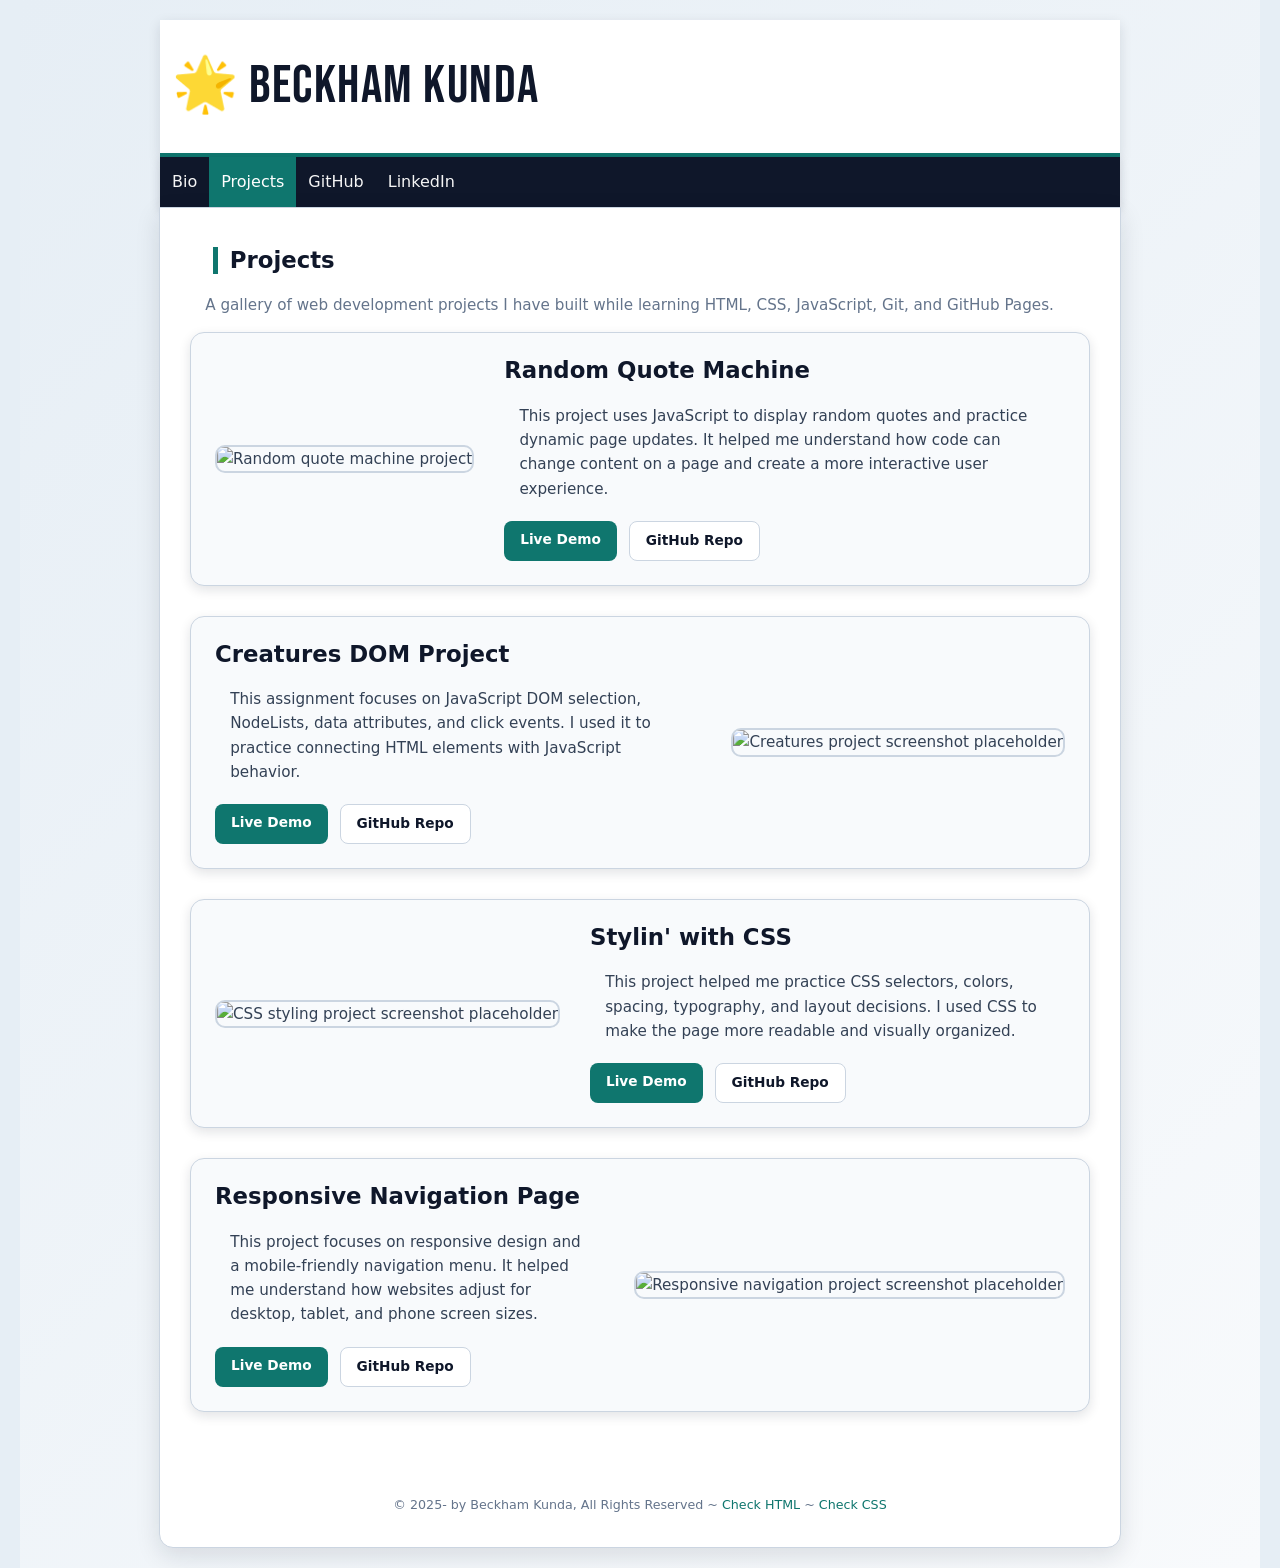
==== projects.html @ ca9b9103 "git add . git commit -m "Customize Beckham Kunda portal bio, projects, photos, and design" git push" ====
<!DOCTYPE html>
<html lang="en">
    <head>
        <meta charset="UTF-8">
        <title>Beckham Kunda's Projects</title>
        <link rel="stylesheet" href="css/main.css">
        <link rel="stylesheet" href="css/nav.css">
        <link rel="stylesheet" href="css/animated-star.css">
        <link href="https://fonts.googleapis.com/css2?family=Bebas+Neue&display=swap" rel="stylesheet">
        <link rel="icon" href="data:image/svg+xml,<svg xmlns=%22http://www.w3.org/2000/svg%22 viewBox=%220 0 100 100%22><text y=%22.9em%22 font-size=%2290%22>🌟</text></svg>">
        <style>
        h1 {
            font-family: 'Bebas Neue', sans-serif;
            font-size: 3.5rem;
            color: #0f172a;
            letter-spacing: 1.5px;
        }
        </style>
    </head>
    <body>
        <header>
            <h1>
                <span class="animated-star" aria-label="Achiever Star">🌟</span> Beckham Kunda
            </h1>
            <nav class="topnav" id="myTopnav">
                <a href="index.html">Bio</a>
                <a href="projects.html" class="active">Projects</a>
                <a href="https://github.com/beckhamkunda67" target="_blank">GitHub</a>
                <a href="#" target="_blank">LinkedIn</a>
                <a href="javascript:void(0);" class="icon" onclick="myFunction()">&#9776;</a>
            </nav>
        </header>

        <main class="wrapper">
            <section class="projects-container">
                <h2 class="subheader">Projects</h2>
                <p class="subtitle">A gallery of web development projects I have built while learning HTML, CSS, JavaScript, Git, and GitHub Pages.</p>

                <div class="project-card">
                    <div class="project-image">
                        <img src="images/shakespeare-bust.jpg" alt="Random quote machine project">
                    </div>
                    <div class="project-content">
                        <h2>Random Quote Machine</h2>
                        <p>This project uses JavaScript to display random quotes and practice dynamic page updates. It helped me understand how code can change content on a page and create a more interactive user experience.</p>
                        
                        <div class="project-links">
                            <a href="https://beckhamkunda67.github.io/random-quote-machine/" class="btn demo-btn" target="_blank">Live Demo</a>
                            <a href="https://github.com/beckhamkunda67/random-quote-machine" class="btn repo-btn" target="_blank">GitHub Repo</a>
                        </div>
                    </div>
                </div>

                <div class="project-card">
                    <div class="project-image">
                        <img src="https://picsum.photos/seed/creatures/150" alt="Creatures project screenshot placeholder">
                    </div>
                    <div class="project-content">
                        <h2>Creatures DOM Project</h2>
                        <p>This assignment focuses on JavaScript DOM selection, NodeLists, data attributes, and click events. I used it to practice connecting HTML elements with JavaScript behavior.</p>
                        
                        <div class="project-links">
                            <a href="https://beckhamkunda67.github.io/creatures/" class="btn demo-btn" target="_blank">Live Demo</a>
                            <a href="https://github.com/beckhamkunda67/creatures" class="btn repo-btn" target="_blank">GitHub Repo</a>
                        </div>
                    </div>
                </div>

                <div class="project-card">
                    <div class="project-image">
                        <img src="https://picsum.photos/seed/cssstyle/150" alt="CSS styling project screenshot placeholder">
                    </div>
                    <div class="project-content">
                        <h2>Stylin' with CSS</h2>
                        <p>This project helped me practice CSS selectors, colors, spacing, typography, and layout decisions. I used CSS to make the page more readable and visually organized.</p>
                        
                        <div class="project-links">
                            <a href="https://beckhamkunda67.github.io/stylin-with-css/" class="btn demo-btn" target="_blank">Live Demo</a>
                            <a href="https://github.com/beckhamkunda67/stylin-with-css" class="btn repo-btn" target="_blank">GitHub Repo</a>
                        </div>
                    </div>
                </div>

                <div class="project-card">
                    <div class="project-image">
                        <img src="https://picsum.photos/seed/responsive/150" alt="Responsive navigation project screenshot placeholder">
                    </div>
                    <div class="project-content">
                        <h2>Responsive Navigation Page</h2>
                        <p>This project focuses on responsive design and a mobile-friendly navigation menu. It helped me understand how websites adjust for desktop, tablet, and phone screen sizes.</p>
                        
                        <div class="project-links">
                            <a href="https://beckhamkunda67.github.io/responsive-navigation/" class="btn demo-btn" target="_blank">Live Demo</a>
                            <a href="https://github.com/beckhamkunda67/responsive-navigation" class="btn repo-btn" target="_blank">GitHub Repo</a>
                        </div>
                    </div>
                </div>
            </section>

            <footer>
                <p><small>&copy; 2025-<span id="this-year"></span> by 
                    Beckham Kunda, All Rights Reserved ~ 
                    <a id="html-checker" href="#" target="_blank">Check HTML</a> ~ 
                    <a id="css-checker" href="#" target="_blank">Check CSS</a></small>
                </p>
            </footer>
        </main>
        <script src="js/main.js" defer></script>
    </body>
</html>
---- css/main.css ----
/* Global rules */

:root {
    --page-bg: #e6eef5;
    --surface: #ffffff;
    --surface-soft: #f8fafc;
    --heading: #0f172a;
    --text: #334155;
    --muted-text: #64748b;
    --accent: #0f766e;
    --accent-dark: #115e59;
    --gold: #d97706;
    --border: #cbd5e1;
    --shadow: rgba(15, 23, 42, 0.12);
}

html {
    background-color: var(--page-bg);
    font-size: 0.95em;
}

body {
    font-family: system-ui, -apple-system, BlinkMacSystemFont, "Segoe UI", sans-serif;
    line-height: 1.6;
    background: linear-gradient(135deg, #e6eef5 0%, #f8fafc 100%);
    color: var(--text);
    margin: 0 auto;
    padding: 20px;
    max-width: 1200px;
}

::selection {
    color: #ffffff; 
    background: var(--gold);
}

h1 {
    font-weight: normal;
    margin: auto;
    background: var(--surface);
    line-height: 2.5em;
    border-bottom: 4px solid var(--accent);
    box-shadow: 0 4px 12px var(--shadow);
}

main.wrapper {
    background-color: var(--surface);
    overflow: auto;
    border: 1px solid var(--border);
    border-radius: 0 0 14px 14px;
    box-shadow: 0 8px 24px var(--shadow);
}

p {
    margin: 1em;
}

h2,
h3 {
    font-weight: 600;
    margin-left: 1em;
    line-height: 1.2em;
    color: var(--heading);
}

.subheader {
    color: var(--heading);
    border-left: 5px solid var(--accent);
    padding-left: 12px;
}

.subtitle {
    color: var(--muted-text);
}

a {
    color: var(--accent);
    text-decoration: none;
    font-weight: 500;
}

a:hover {
    color: #ffffff;
    background-color: var(--accent);
    text-decoration: none;
}

footer {
    clear: both;
    text-align: center;
    padding: 1em;
    color: var(--muted-text);
}

/* Responsive rules */

/* DESKTOP */
@media all and (min-width:1200px) {
    main.wrapper {
        width: 80%;
        margin: auto;
    }
    
    h1 {
        width: 79%;
        padding-left: 1%;
    }
    
    picture.profile img {
        width: 50%;
        float: left;
        margin-right: 2em;
        border-radius: 0 0 12px 0;
    }
}

/* TABLET */
@media all and (min-width:501px) and (max-width:1199px) {
    main.wrapper {
        width: 90%;
        margin: auto;
    }
    
    h1 {
        width: 89%;
        padding-left: 1%;
    }
    
    picture.profile img {
        width: 50%;
        float: right;
        margin-left: 1em;
        border-radius: 0 0 0 12px;
    }
}

/* PHONE */
@media all and (max-width:500px) {
    body {
        padding: 0;
    }

    main.wrapper {
        width: 100%;
        border-radius: 0;
    }
    
    h1 {
        width: 99%;
        padding-left: 1%;
        font-size: 2.6rem;
    }
    
    picture.profile img {
        width: 100%;
    }
}

/* start project container rules */
  
.projects-container {
    max-width: 900px;
    margin: 0 auto;
    padding: 20px;
}
  
.project-card {
    display: flex;
    flex-direction: row;
    align-items: center;
    gap: 30px;
    background: var(--surface-soft);
    border: 1px solid var(--border);
    border-radius: 14px;
    padding: 24px;
    margin-bottom: 30px;
    box-shadow: 0 4px 12px var(--shadow);
    transition: transform 0.2s ease, box-shadow 0.2s ease;
}
  
.project-card:hover {
    transform: translateY(-3px);
    box-shadow: 0 8px 20px var(--shadow);
}
  
.project-card:nth-child(even) {
    flex-direction: row-reverse;
}
  
.project-image {
    flex-shrink: 0;
}
  
.project-image img {
    width: 150px;
    height: 150px;
    object-fit: cover;
    border-radius: 10px;
    border: 2px solid var(--border);
}
  
.project-content {
    flex-grow: 1;
}
  
.project-content h2 {
    margin-top: 0;
    margin-left: 0;
    color: var(--heading);
}
  
.project-links {
    margin-top: 20px;
    display: flex;
    gap: 12px;
}
  
.btn {
    display: inline-block;
    text-decoration: none;
    padding: 8px 16px;
    border-radius: 8px;
    font-size: 0.9rem;
    font-weight: 600;
    transition: background-color 0.2s, transform 0.2s;
}
  
.btn:hover {
    transform: translateY(-1px);
}
  
.demo-btn {
    background-color: var(--accent);
    color: #ffffff;
}
  
.demo-btn:hover {
    background-color: var(--accent-dark);
}
  
.repo-btn {
    background-color: #ffffff;
    color: var(--heading);
    border: 1px solid var(--border);
}
  
.repo-btn:hover {
    background-color: var(--heading);
    color: #ffffff;
}
  
@media (max-width: 650px) {
    .project-card, 
    .project-card:nth-child(even) {
        flex-direction: column;
        text-align: center;
    }
    
    .project-links {
        justify-content: center;
        flex-wrap: wrap;
    }
}

/* end project container rules */
---- css/nav.css ----
/* Global rules */

.topnav {
    margin: auto;
    background-color: #0f172a;
    overflow: auto;
    box-shadow: 0 4px 10px rgba(15, 23, 42, 0.18);
}

.topnav a {
    float: left;
    display: block;
    color: whitesmoke;
    text-align: center;
    padding: 12px 12px;
    text-decoration: none;
    text-transform: capitalize;
    font-size: 16px;
}

.topnav a:hover,
.topnav .active {
    background-color: #0f766e;
    color: #ffffff;
}

.topnav .icon {
    display: none;
}

/* Responsive rules */

@media screen and (max-width: 1199px) {
    .topnav a:not(:first-child) {
        display: none;
    }
    
    .topnav a.icon {
        float: right;
        display: block;
    }
    
    .topnav.responsive {
        position: relative;
    }
    
    .topnav.responsive a {
        float: none;
        display: block;
        text-align: left;
    }
    
    .topnav.responsive a.icon {
        position: absolute;
        right: 0;
        top: 0;
    }
}

/* DESKTOP */
@media all and (min-width:1200px) {
    .topnav {
        width: 80%;
    }
}

/* TABLET */
@media all and (min-width:501px) and (max-width:1199px) {
    .topnav {
        width: 90%;
    }
}

/* PHONE */
@media all and (max-width:500px) {
    .topnav {
        width: 100%;
    }
}
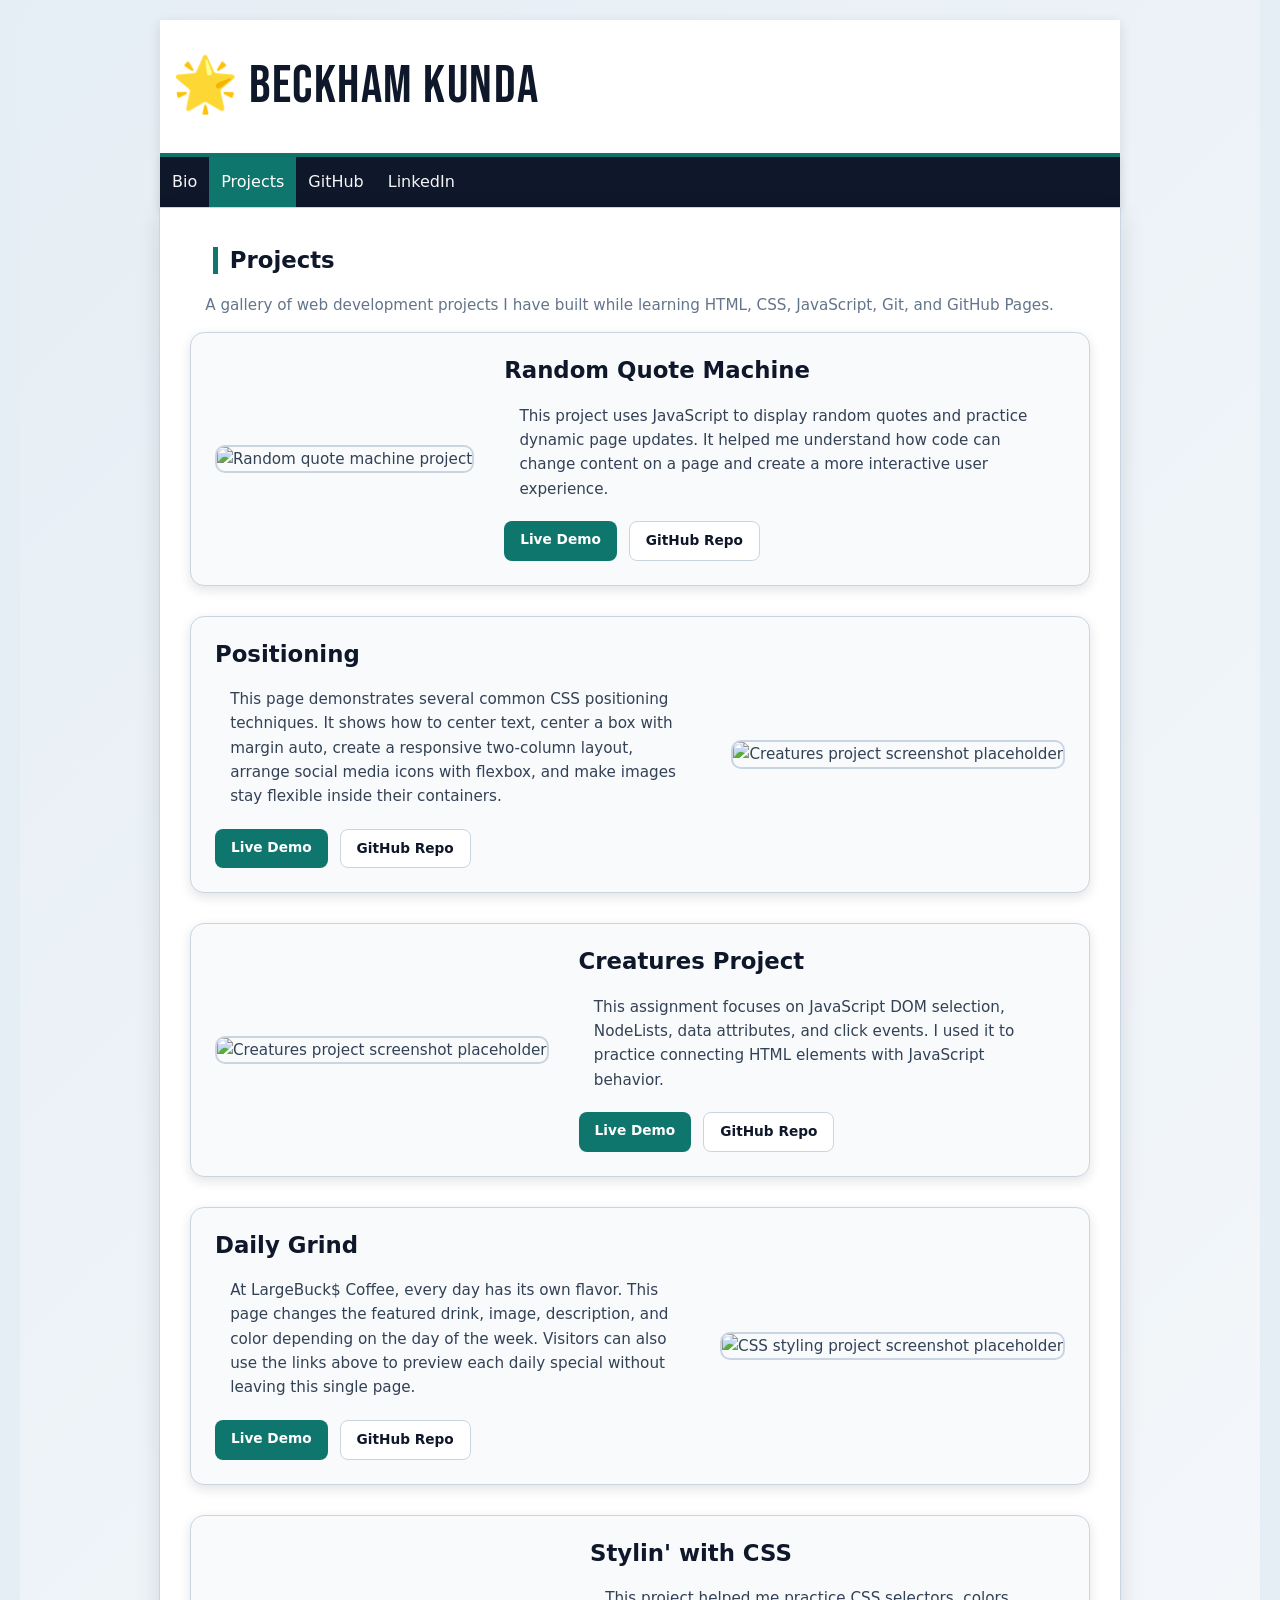
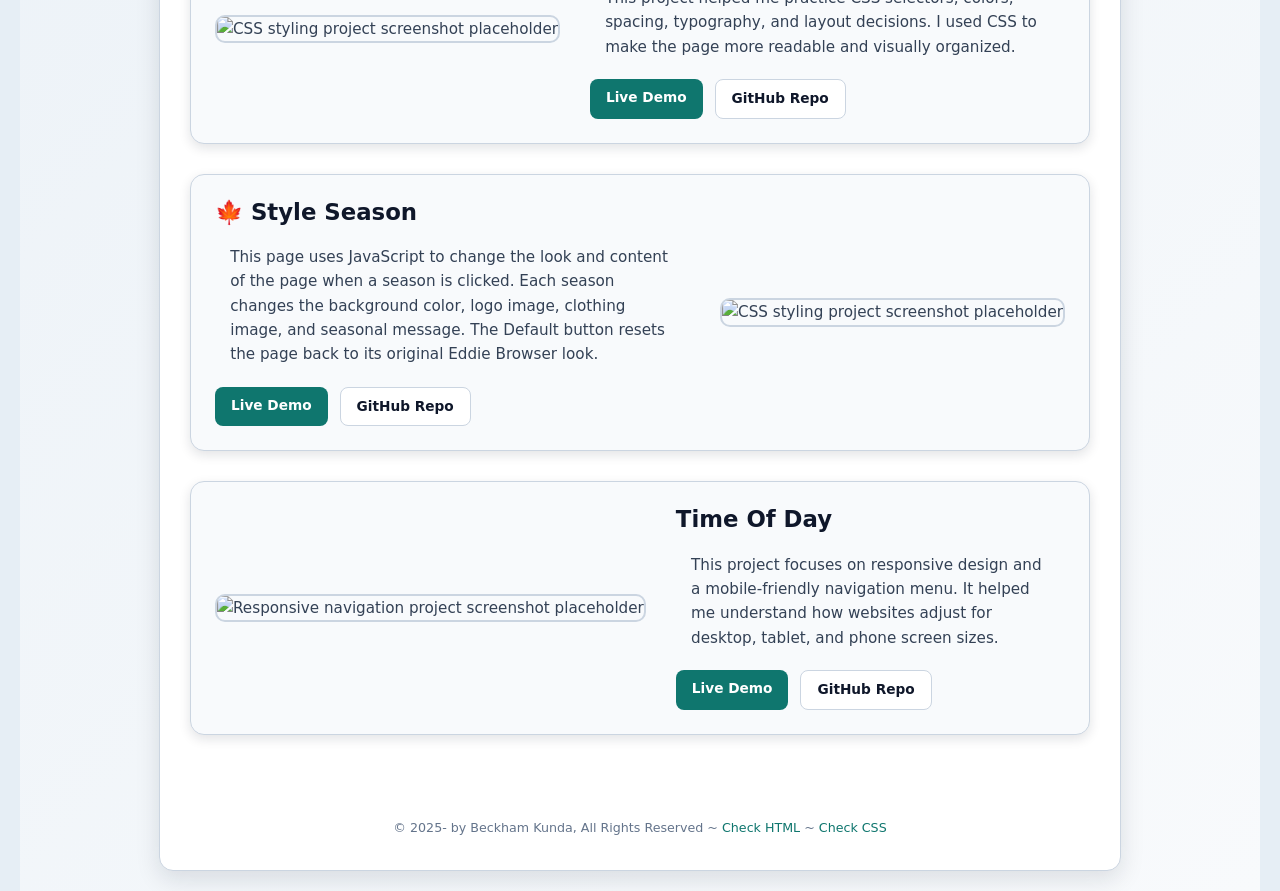
==== commit f4bc62e8: "i just added more cards to my projects" ====
--- a/projects.html
+++ b/projects.html
@@ -45,8 +45,8 @@
                         <p>This project uses JavaScript to display random quotes and practice dynamic page updates. It helped me understand how code can change content on a page and create a more interactive user experience.</p>
                         
                         <div class="project-links">
-                            <a href="https://beckhamkunda67.github.io/random-quote-machine/" class="btn demo-btn" target="_blank">Live Demo</a>
-                            <a href="https://github.com/beckhamkunda67/random-quote-machine" class="btn repo-btn" target="_blank">GitHub Repo</a>
+                            <a href="https://beck-26.github.io/random-quote-engine/" class="btn demo-btn" target="_blank">Live Demo</a>
+                            <a href="https://github.com/Beck-26/random-quote-engine" class="btn repo-btn" target="_blank">GitHub Repo</a>
                         </div>
                     </div>
                 </div>
@@ -56,12 +56,42 @@
                         <img src="https://picsum.photos/seed/creatures/150" alt="Creatures project screenshot placeholder">
                     </div>
                     <div class="project-content">
-                        <h2>Creatures DOM Project</h2>
+                        <h2>Positioning</h2>
+                        <p>This page demonstrates several common CSS positioning techniques. It shows how to center text, center a box with margin auto, create a responsive two-column layout, arrange social media icons with flexbox, and make images stay flexible inside their containers.</p>
+                        
+                        <div class="project-links">
+                            <a href="https://beck-26.github.io/css-positioning/" class="btn demo-btn" target="_blank">Live Demo</a>
+                            <a href="https://github.com/Beck-26/css-positioning" class="btn repo-btn" target="_blank">GitHub Repo</a>
+                        </div>
+                    </div>
+                </div>
+
+                <div class="project-card">
+                    <div class="project-image">
+                        <img src="https://picsum.photos/seed/creatures/150" alt="Creatures project screenshot placeholder">
+                    </div>
+                    <div class="project-content">
+                        <h2>Creatures Project</h2>
                         <p>This assignment focuses on JavaScript DOM selection, NodeLists, data attributes, and click events. I used it to practice connecting HTML elements with JavaScript behavior.</p>
                         
                         <div class="project-links">
-                            <a href="https://beckhamkunda67.github.io/creatures/" class="btn demo-btn" target="_blank">Live Demo</a>
-                            <a href="https://github.com/beckhamkunda67/creatures" class="btn repo-btn" target="_blank">GitHub Repo</a>
+                            <a href="https://beck-26.github.io/creatures/" class="btn demo-btn" target="_blank">Live Demo</a>
+                            <a href="https://github.com/Beck-26/creatures" class="btn repo-btn" target="_blank">GitHub Repo</a>
+                        </div>
+                    </div>
+                </div>
+
+                <div class="project-card">
+                    <div class="project-image">
+                        <img src="https://picsum.photos/seed/cssstyle/150" alt="CSS styling project screenshot placeholder">
+                    </div>
+                    <div class="project-content">
+                        <h2>Daily Grind </h2>
+                        <p>At LargeBuck$ Coffee, every day has its own flavor. This page changes the featured drink, image, description, and color depending on the day of the week. Visitors can also use the links above to preview each daily special without leaving this single page.</p>
+                        
+                        <div class="project-links">
+                            <a href="https://beck-26.github.io/daily-grind/?day=saturday" class="btn demo-btn" target="_blank">Live Demo</a>
+                            <a href="https://github.com/Beck-26/daily-grind" class="btn repo-btn" target="_blank">GitHub Repo</a>
                         </div>
                     </div>
                 </div>
@@ -75,23 +105,39 @@
                         <p>This project helped me practice CSS selectors, colors, spacing, typography, and layout decisions. I used CSS to make the page more readable and visually organized.</p>
                         
                         <div class="project-links">
-                            <a href="https://beckhamkunda67.github.io/stylin-with-css/" class="btn demo-btn" target="_blank">Live Demo</a>
-                            <a href="https://github.com/beckhamkunda67/stylin-with-css" class="btn repo-btn" target="_blank">GitHub Repo</a>
+                            <a href="https://beck-26.github.io/stylin-with-css/" class="btn demo-btn" target="_blank">Live Demo</a>
+                            <a href="https://github.com/Beck-26/stylin-with-css" class="btn repo-btn" target="_blank">GitHub Repo</a>
                         </div>
                     </div>
                 </div>
+
+               <div class="project-card">
+                    <div class="project-image">
+                        <img src="https://picsum.photos/seed/cssstyle/150" alt="CSS styling project screenshot placeholder">
+                    </div>
+                    <div class="project-content">
+                        <h2>🍁 Style Season</h2>
+                        <p>This page uses JavaScript to change the look and content of the page when a season is clicked. Each season changes the background color, logo image, clothing image, and seasonal message. The Default button resets the page back to its original Eddie Browser look.</p>
+                        
+                        <div class="project-links">
+                            <a href="https://beck-26.github.io/style-season/" class="btn demo-btn" target="_blank">Live Demo</a>
+                            <a href="https://github.com/Beck-26/style-season" class="btn repo-btn" target="_blank">GitHub Repo</a>
+                        </div>
+                    </div>
+                </div>
+
 
                 <div class="project-card">
                     <div class="project-image">
                         <img src="https://picsum.photos/seed/responsive/150" alt="Responsive navigation project screenshot placeholder">
                     </div>
                     <div class="project-content">
-                        <h2>Responsive Navigation Page</h2>
+                        <h2>Time Of Day</h2>
                         <p>This project focuses on responsive design and a mobile-friendly navigation menu. It helped me understand how websites adjust for desktop, tablet, and phone screen sizes.</p>
                         
                         <div class="project-links">
-                            <a href="https://beckhamkunda67.github.io/responsive-navigation/" class="btn demo-btn" target="_blank">Live Demo</a>
-                            <a href="https://github.com/beckhamkunda67/responsive-navigation" class="btn repo-btn" target="_blank">GitHub Repo</a>
+                            <a href="https://beck-26.github.io/time-of-day/" class="btn demo-btn" target="_blank">Live Demo</a>
+                            <a href="https://github.com/Beck-26/time-of-day" class="btn repo-btn" target="_blank">GitHub Repo</a>
                         </div>
                     </div>
                 </div>
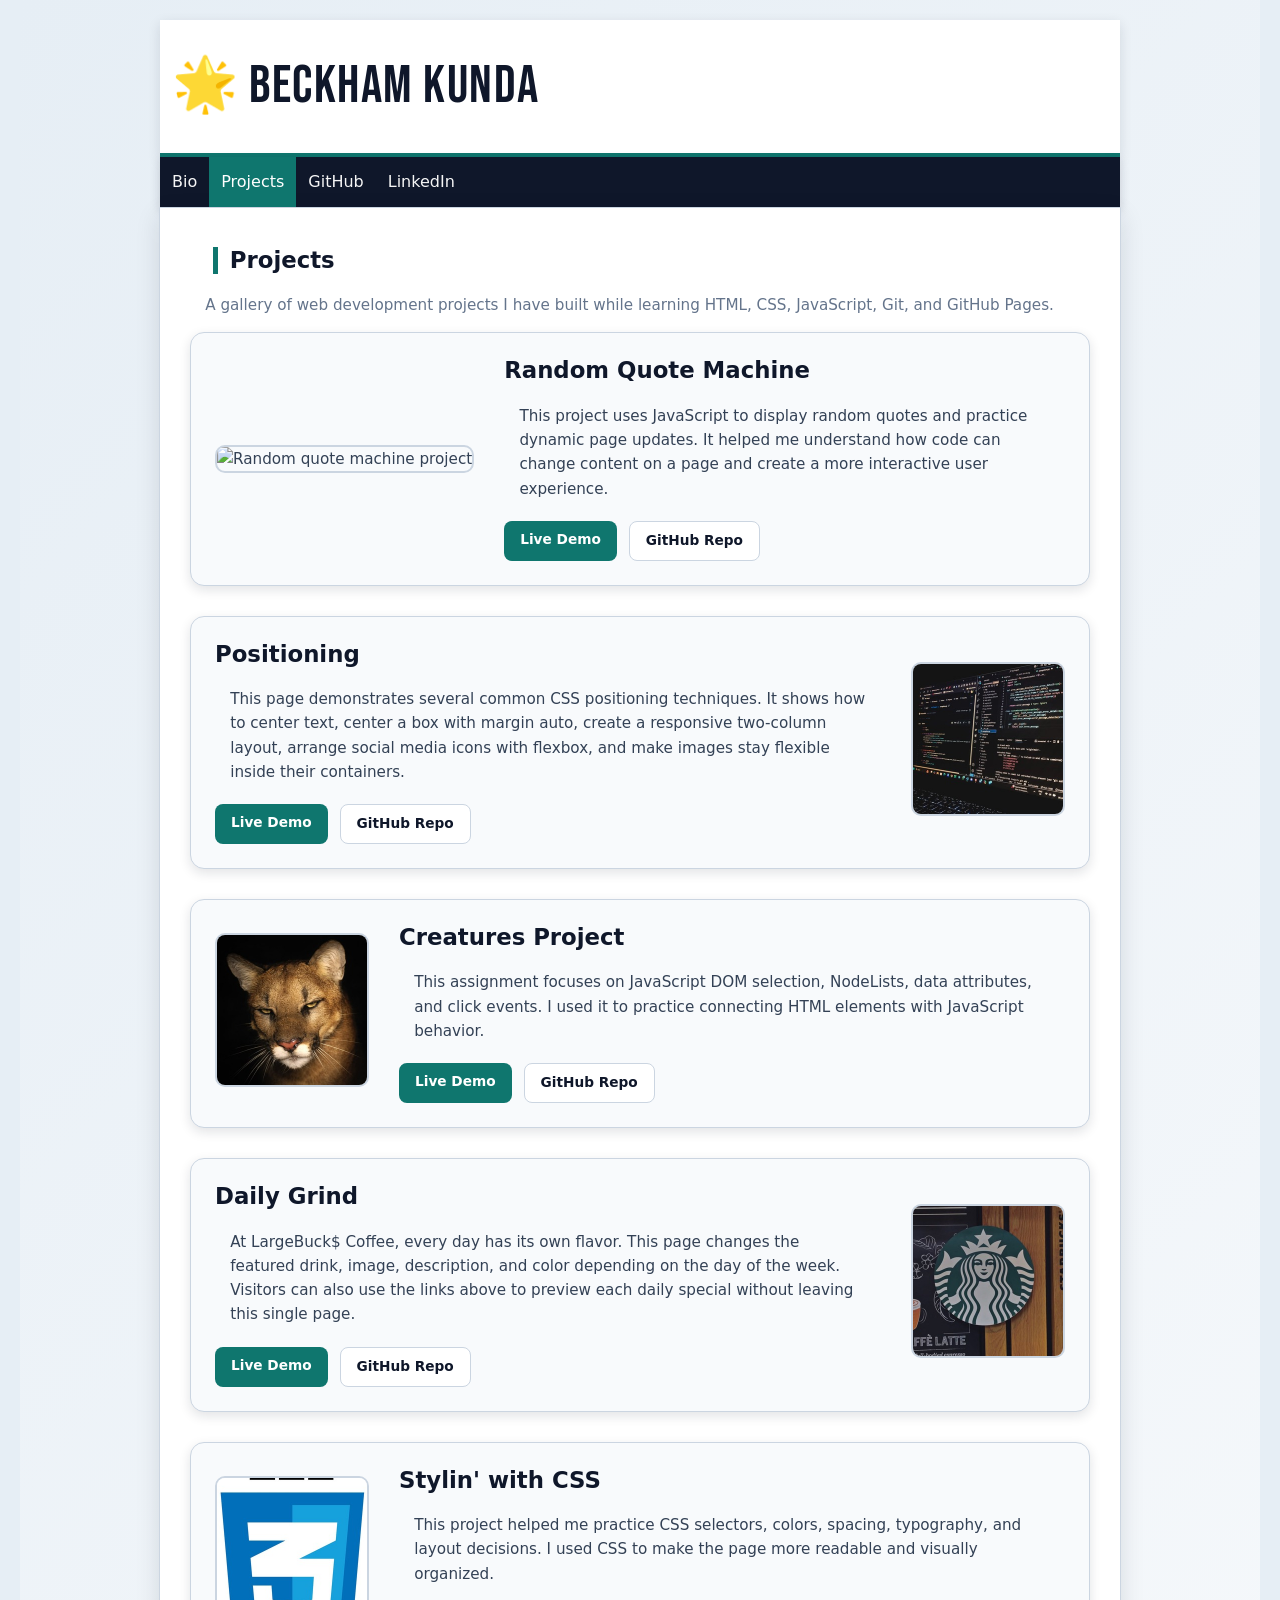
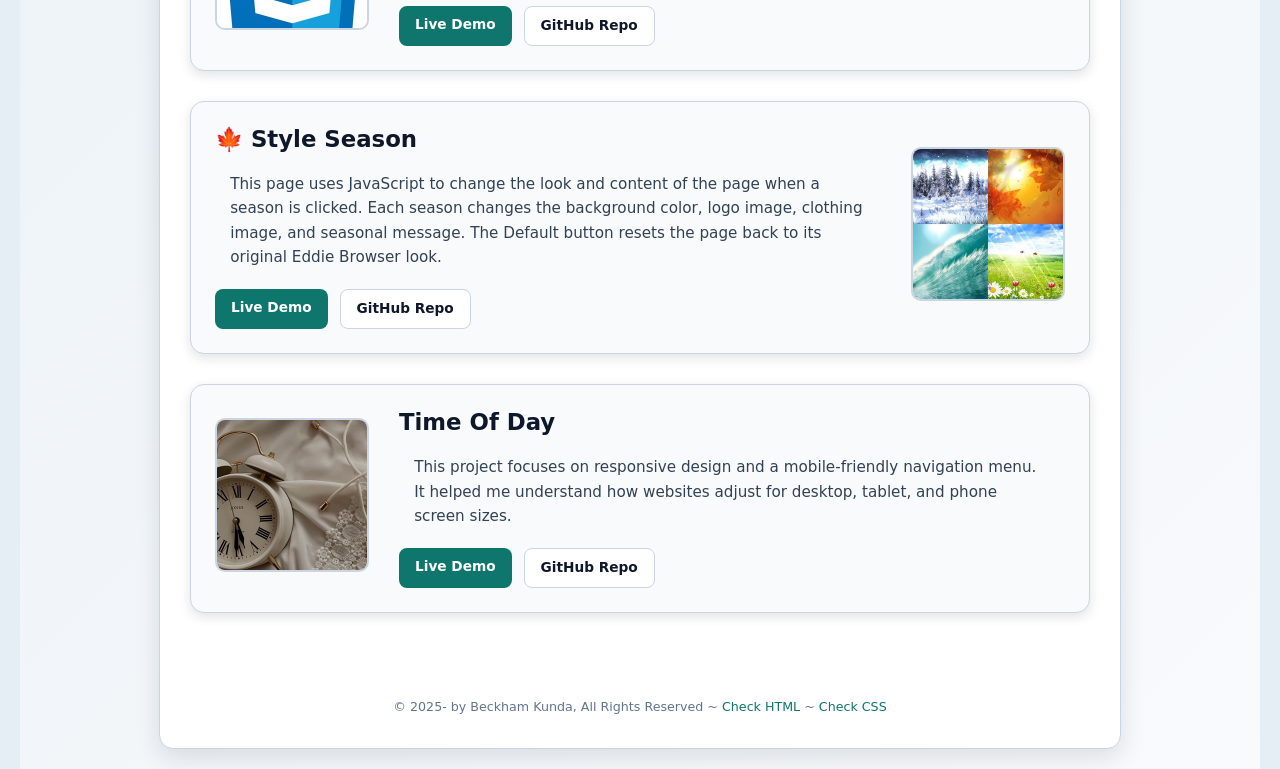
==== commit c51a1aa7: "git add images/positioning.jpg images/style-season.jpg git add projects.html git commit -m "Add resi" ====
--- a/projects.html
+++ b/projects.html
@@ -53,7 +53,7 @@
 
                 <div class="project-card">
                     <div class="project-image">
-                        <img src="https://picsum.photos/seed/creatures/150" alt="Creatures project screenshot placeholder">
+                        <img src="images/positioning.jpg" alt="Positioning project image">
                     </div>
                     <div class="project-content">
                         <h2>Positioning</h2>
@@ -68,7 +68,7 @@
 
                 <div class="project-card">
                     <div class="project-image">
-                        <img src="https://picsum.photos/seed/creatures/150" alt="Creatures project screenshot placeholder">
+                       <img src="images/creatures.jpg" alt="Creatures project image">
                     </div>
                     <div class="project-content">
                         <h2>Creatures Project</h2>
@@ -83,7 +83,7 @@
 
                 <div class="project-card">
                     <div class="project-image">
-                        <img src="https://picsum.photos/seed/cssstyle/150" alt="CSS styling project screenshot placeholder">
+                       <img src="images/daily-grind.jpg" alt="Daily Grind coffee project image">
                     </div>
                     <div class="project-content">
                         <h2>Daily Grind </h2>
@@ -98,7 +98,7 @@
 
                 <div class="project-card">
                     <div class="project-image">
-                        <img src="https://picsum.photos/seed/cssstyle/150" alt="CSS styling project screenshot placeholder">
+                       <img src="images/stylin-with-css.jpg" alt="Stylin with CSS project image">
                     </div>
                     <div class="project-content">
                         <h2>Stylin' with CSS</h2>
@@ -113,7 +113,7 @@
 
                <div class="project-card">
                     <div class="project-image">
-                        <img src="https://picsum.photos/seed/cssstyle/150" alt="CSS styling project screenshot placeholder">
+                       <img src="images/style-season.jpg" alt="Style Season project image">
                     </div>
                     <div class="project-content">
                         <h2>🍁 Style Season</h2>
@@ -129,7 +129,7 @@
 
                 <div class="project-card">
                     <div class="project-image">
-                        <img src="https://picsum.photos/seed/responsive/150" alt="Responsive navigation project screenshot placeholder">
+                        <img src="images/time-of-day.jpg" alt="Time of Day project image">
                     </div>
                     <div class="project-content">
                         <h2>Time Of Day</h2>
--- a/css/main.css
+++ b/css/main.css
@@ -195,9 +195,11 @@
     width: 150px;
     height: 150px;
     object-fit: cover;
+    object-position: center;
     border-radius: 10px;
     border: 2px solid var(--border);
 }
+
   
 .project-content {
     flex-grow: 1;
